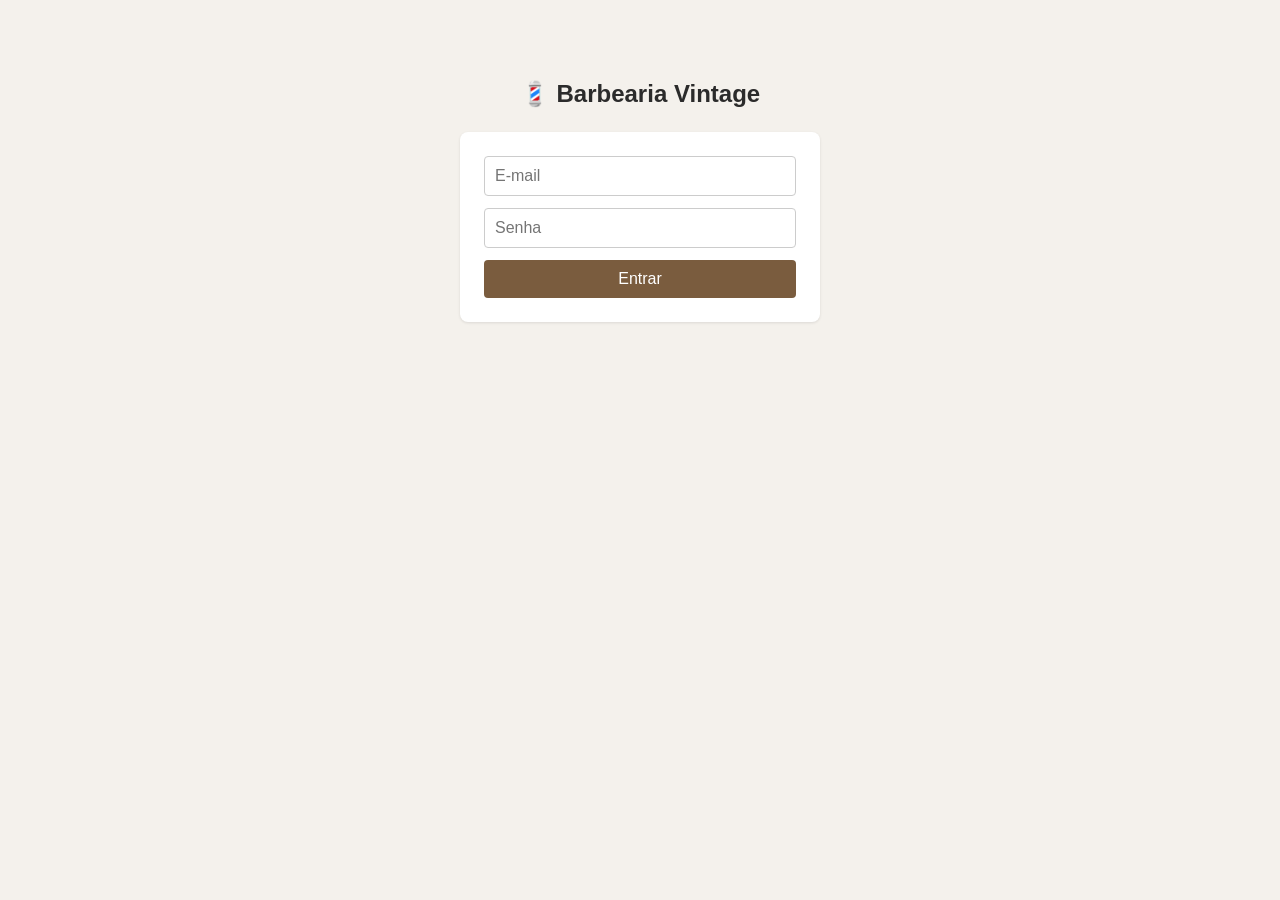
==== index.html @ 16e77d4e "primeiro commit - frontend inicial" ====
<!DOCTYPE html>
<html lang="pt-br">
<head>
  <meta charset="UTF-8" />
  <title>Barbearia Vintage - Login</title>
  <link rel="stylesheet" href="style.css" />
</head>
<body>
  <div class="login-container">
    <h2>💈 Barbearia Vintage</h2>
    <div class="card">
      <input type="email" id="email" placeholder="E-mail" />
      <input type="password" id="senha" placeholder="Senha" />
      <p class="erro" id="erro" style="display: none"></p>
      <button class="btn-primary" onclick="fazerLogin()">Entrar</button>
    </div>
  </div>

  <script src="config.js"></script>
  <script>
    async function fazerLogin() {
      const email = document.getElementById("email").value;
      const senha = document.getElementById("senha").value;
      const erroEl = document.getElementById("erro");
      erroEl.style.display = "none";

      try {
        const resposta = await fetch(`${API_URL}/login`, {
          method: "POST",
          headers: { "Content-Type": "application/json" },
          body: JSON.stringify({ email, senha }),
        });

        const dados = await resposta.json();

        if (!resposta.ok) {
          erroEl.textContent = dados.erro || "Erro ao fazer login";
          erroEl.style.display = "block";
          return;
        }

        salvarToken(dados.token, dados.nome);
        window.location.href = "clientes.html";
      } catch (e) {
        erroEl.textContent = "Não foi possível conectar ao servidor";
        erroEl.style.display = "block";
      }
    }

    // permite apertar Enter para logar
    document.getElementById("senha").addEventListener("keyup", (e) => {
      if (e.key === "Enter") fazerLogin();
    });
  </script>
</body>
</html>
---- style.css ----
* {
  box-sizing: border-box;
}

body {
  font-family: -apple-system, Arial, sans-serif;
  background: #f4f1ec;
  margin: 0;
  color: #2b2b2b;
}

header {
  background: #26211c;
  color: #f4f1ec;
  padding: 16px 24px;
  display: flex;
  justify-content: space-between;
  align-items: center;
}

header h1 {
  font-size: 1.2rem;
  margin: 0;
}

header nav a {
  color: #f4f1ec;
  text-decoration: none;
  margin-left: 16px;
  font-size: 0.9rem;
}

header button {
  background: transparent;
  border: 1px solid #f4f1ec;
  color: #f4f1ec;
  padding: 6px 12px;
  border-radius: 4px;
  cursor: pointer;
  margin-left: 16px;
}

main {
  max-width: 900px;
  margin: 32px auto;
  padding: 0 16px;
}

.card {
  background: white;
  border-radius: 8px;
  padding: 24px;
  box-shadow: 0 1px 3px rgba(0, 0, 0, 0.1);
  margin-bottom: 20px;
}

.login-container {
  max-width: 360px;
  margin: 80px auto;
  text-align: center;
}

.login-container h2 {
  margin-bottom: 24px;
}

input,
select {
  width: 100%;
  padding: 10px;
  margin-bottom: 12px;
  border: 1px solid #ccc;
  border-radius: 4px;
  font-size: 1rem;
}

button.btn-primary {
  width: 100%;
  padding: 10px;
  background: #7a5c3e;
  color: white;
  border: none;
  border-radius: 4px;
  font-size: 1rem;
  cursor: pointer;
}

button.btn-primary:hover {
  background: #634a32;
}

.erro {
  color: #b3261e;
  font-size: 0.9rem;
  margin-top: -6px;
  margin-bottom: 12px;
}

table {
  width: 100%;
  border-collapse: collapse;
}

th,
td {
  text-align: left;
  padding: 10px;
  border-bottom: 1px solid #eee;
}

th {
  color: #777;
  font-size: 0.85rem;
  text-transform: uppercase;
}

.acoes button {
  margin-right: 6px;
  padding: 5px 10px;
  border: none;
  border-radius: 4px;
  cursor: pointer;
  font-size: 0.85rem;
}

.btn-editar {
  background: #e8dfd3;
}

.btn-remover {
  background: #f3d4d1;
}

.status {
  padding: 3px 8px;
  border-radius: 12px;
  font-size: 0.8rem;
  display: inline-block;
}

.status-agendado {
  background: #dbe9f4;
  color: #1a5276;
}

.status-concluido {
  background: #d4f0dc;
  color: #1e6b3a;
}

.status-cancelado {
  background: #f3d4d1;
  color: #922b21;
}

.status-nao_compareceu {
  background: #ece3d4;
  color: #7d6608;
}

.form-row {
  display: flex;
  gap: 12px;
}

.form-row > * {
  flex: 1;
}

.filtros {
  display: flex;
  gap: 12px;
  margin-bottom: 16px;
  align-items: center;
}

.filtros input,
.filtros select {
  margin-bottom: 0;
  width: auto;
}
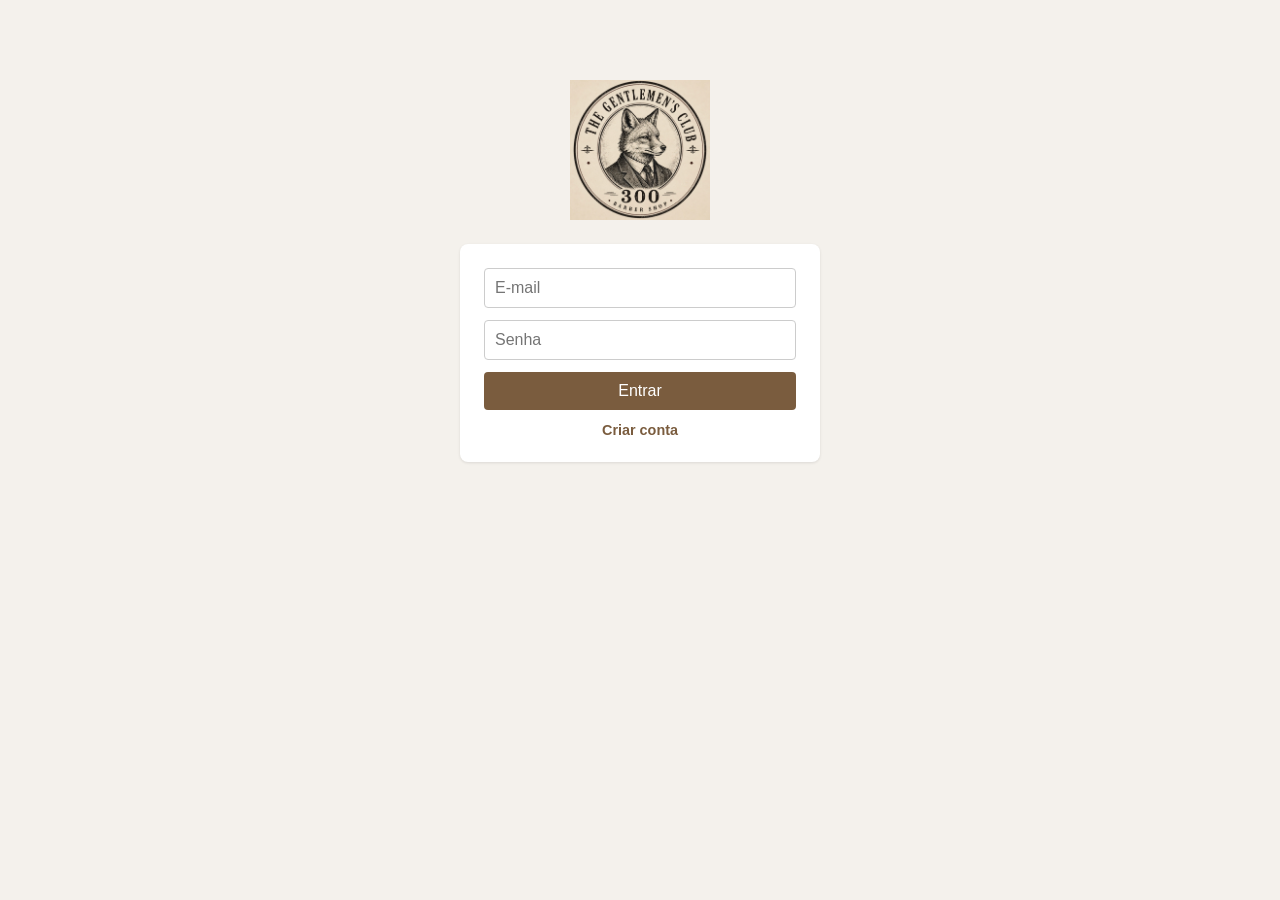
==== commit a520bfe1: "adiciona logo, saudação do funcionário e página de cadastro Co-Authored-By: Claude Sonnet 5 <noreply" ====
--- a/index.html
+++ b/index.html
@@ -2,17 +2,18 @@
 <html lang="pt-br">
 <head>
   <meta charset="UTF-8" />
-  <title>Barbearia Vintage - Login</title>
+  <title>THE GENTLEMEN'S CLUB 300</title>
   <link rel="stylesheet" href="style.css" />
 </head>
 <body>
   <div class="login-container">
-    <h2>💈 Barbearia Vintage</h2>
+    <img src="logo.jpg" alt="The Gentlemen's Club 300 Barber Shop" class="logo logo-login" />
     <div class="card">
       <input type="email" id="email" placeholder="E-mail" />
       <input type="password" id="senha" placeholder="Senha" />
       <p class="erro" id="erro" style="display: none"></p>
       <button class="btn-primary" onclick="fazerLogin()">Entrar</button>
+      <p class="link-secundario"><a href="cadastro.html">Criar conta</a></p>
     </div>
   </div>
 
--- a/style.css
+++ b/style.css
@@ -18,9 +18,24 @@
   align-items: center;
 }
 
-header h1 {
-  font-size: 1.2rem;
-  margin: 0;
+.logo {
+  display: block;
+}
+
+.logo-header {
+  height: 60px;
+  width: auto;
+}
+
+.logo-login {
+  height: 140px;
+  width: auto;
+  margin: 0 auto 24px;
+}
+
+header nav {
+  display: flex;
+  align-items: center;
 }
 
 header nav a {
@@ -28,6 +43,12 @@
   text-decoration: none;
   margin-left: 16px;
   font-size: 0.9rem;
+}
+
+header nav .saudacao {
+  margin-left: 16px;
+  font-size: 0.9rem;
+  color: #d9c9a8;
 }
 
 header button {
@@ -96,6 +117,60 @@
   margin-bottom: 12px;
 }
 
+.link-secundario {
+  margin: 12px 0 0;
+  font-size: 0.9rem;
+}
+
+.link-secundario a {
+  color: #7a5c3e;
+  text-decoration: none;
+  font-weight: bold;
+}
+
+.link-secundario a:hover {
+  text-decoration: underline;
+}
+
+.campo-com-ajuda {
+  display: flex;
+  gap: 8px;
+  align-items: center;
+}
+
+.campo-com-ajuda input {
+  margin-bottom: 0;
+}
+
+.btn-ajuda {
+  flex-shrink: 0;
+  width: 32px;
+  height: 32px;
+  border-radius: 50%;
+  border: 1px solid #7a5c3e;
+  background: transparent;
+  color: #7a5c3e;
+  font-weight: bold;
+  cursor: pointer;
+  font-size: 0.9rem;
+  margin-bottom: 12px;
+}
+
+.btn-ajuda:hover {
+  background: #7a5c3e;
+  color: white;
+}
+
+.ajuda-texto {
+  background: #f4f1ec;
+  border-left: 3px solid #7a5c3e;
+  padding: 10px 12px;
+  font-size: 0.85rem;
+  color: #555;
+  margin: -6px 0 12px;
+  border-radius: 4px;
+}
+
 table {
   width: 100%;
   border-collapse: collapse;
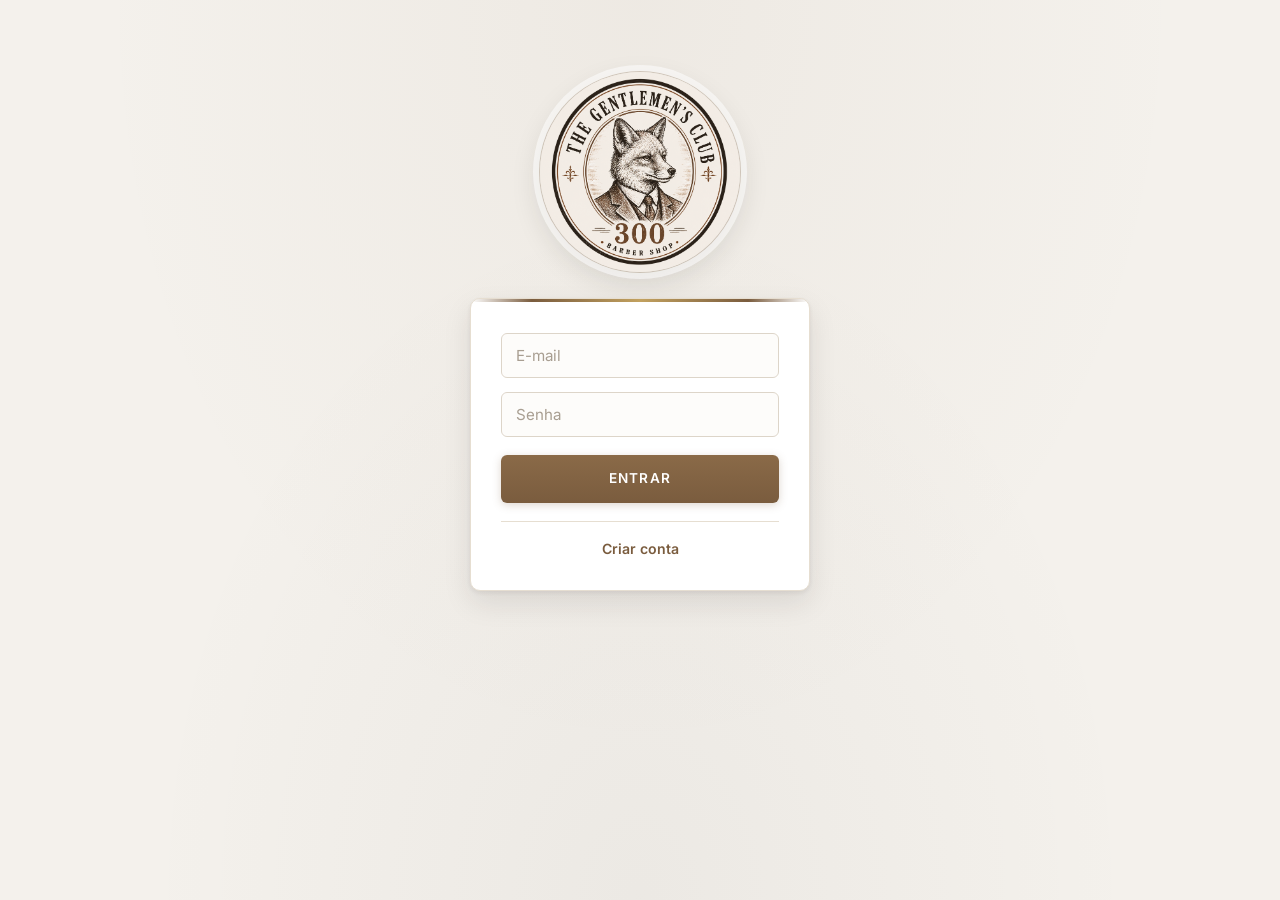
==== commit 302f1549: "Adiciona viewport responsivo e novo logo, ajusta estilos Co-Authored-By: Claude Sonnet 5 <noreply@an" ====
--- a/index.html
+++ b/index.html
@@ -2,6 +2,7 @@
 <html lang="pt-br">
 <head>
   <meta charset="UTF-8" />
+  <meta name="viewport" content="width=device-width, initial-scale=1" />
   <title>THE GENTLEMEN'S CLUB 300</title>
   <link rel="stylesheet" href="style.css" />
 </head>
--- a/style.css
+++ b/style.css
@@ -1,141 +1,403 @@
+@import url("https://fonts.googleapis.com/css2?family=Playfair+Display:wght@500;600;700&family=Inter:wght@400;500;600&display=swap");
+
+/* ==================== TOKENS ==================== */
+
+:root {
+  --tinta: #26211c;
+  --couro: #7a5c3e;
+  --couro-escuro: #5f472f;
+  --creme: #f4f1ec;
+  --papel: #ffffff;
+  --dourado: #c2a15f;
+  --dourado-claro: #d9c9a8;
+
+  --texto: #2b2b2b;
+  --texto-suave: #6f6559;
+  --linha: #e6ded1;
+
+  --fonte-titulo: "Playfair Display", Georgia, "Times New Roman", serif;
+  --fonte-texto: "Inter", -apple-system, BlinkMacSystemFont, "Segoe UI", Arial,
+    sans-serif;
+
+  --sombra-sutil: 0 1px 2px rgba(38, 33, 28, 0.05),
+    0 4px 16px rgba(38, 33, 28, 0.06);
+  --sombra-media: 0 2px 4px rgba(38, 33, 28, 0.07),
+    0 12px 28px rgba(38, 33, 28, 0.1);
+
+  --raio: 10px;
+  --transicao: 180ms cubic-bezier(0.4, 0, 0.2, 1);
+}
+
+/* ==================== BASE ==================== */
+
 * {
   box-sizing: border-box;
 }
 
 body {
-  font-family: -apple-system, Arial, sans-serif;
-  background: #f4f1ec;
+  font-family: var(--fonte-texto);
+  font-size: 15px;
+  line-height: 1.6;
+  background-color: var(--creme);
+  background-image: radial-gradient(
+      ellipse at top,
+      rgba(122, 92, 62, 0.05),
+      transparent 60%
+    ),
+    radial-gradient(ellipse at bottom, rgba(38, 33, 28, 0.04), transparent 55%);
+  background-attachment: fixed;
   margin: 0;
-  color: #2b2b2b;
-}
+  color: var(--texto);
+  -webkit-font-smoothing: antialiased;
+}
+
+::selection {
+  background: var(--dourado-claro);
+  color: var(--tinta);
+}
+
+button {
+  font: inherit;
+}
+
+a:focus-visible,
+button:focus-visible,
+input:focus-visible,
+select:focus-visible {
+  outline: 2px solid var(--dourado);
+  outline-offset: 2px;
+}
+
+/* ==================== HEADER ==================== */
 
 header {
-  background: #26211c;
-  color: #f4f1ec;
-  padding: 16px 24px;
+  background: linear-gradient(180deg, #2e2822, var(--tinta));
+  color: var(--creme);
+  padding: 4px 28px;
   display: flex;
   justify-content: space-between;
   align-items: center;
+  gap: 20px;
+  border-bottom: 1px solid rgba(194, 161, 95, 0.35);
+  box-shadow: 0 2px 16px rgba(38, 33, 28, 0.18);
+  position: sticky;
+  top: 0;
+  z-index: 10;
 }
 
 .logo {
   display: block;
 }
 
+/* o logo é um brasão circular: recortamos em círculo e emolduramos em dourado */
 .logo-header {
-  height: 60px;
+  height: 80px;
+  width: 80px;
+  border-radius: 50%;
+  object-fit: cover;
+  box-shadow: 0 0 0 1px rgba(194, 161, 95, 0.55),
+    0 2px 10px rgba(0, 0, 0, 0.35);
+  transition: transform var(--transicao);
+}
+
+.logo-header:hover {
+  transform: scale(1.04);
+}
+
+.logo-login {
+  height: 200px;
+  width: 200px;
+  border-radius: 50%;
+  object-fit: cover;
+  margin: 0 auto 26px;
+  box-shadow: 0 0 0 1px rgba(122, 92, 62, 0.3),
+    0 0 0 7px rgba(255, 255, 255, 0.55), 0 10px 30px rgba(38, 33, 28, 0.14);
+}
+
+.logo-escrita {
+  height: 94px;
   width: auto;
-}
-
-.logo-login {
-  height: 140px;
-  width: auto;
-  margin: 0 auto 24px;
+  object-fit: contain;
 }
 
 header nav {
   display: flex;
   align-items: center;
+  gap: 4px;
 }
 
 header nav a {
-  color: #f4f1ec;
+  position: relative;
+  color: rgba(244, 241, 236, 0.72);
   text-decoration: none;
-  margin-left: 16px;
-  font-size: 0.9rem;
+  padding: 8px 12px;
+  font-size: 0.78rem;
+  font-weight: 500;
+  letter-spacing: 0.09em;
+  text-transform: uppercase;
+  transition: color var(--transicao);
+}
+
+header nav a::after {
+  content: "";
+  position: absolute;
+  left: 12px;
+  right: 12px;
+  bottom: 2px;
+  height: 1px;
+  background: var(--dourado);
+  transform: scaleX(0);
+  transform-origin: left;
+  transition: transform var(--transicao);
+}
+
+header nav a:hover,
+header nav a.ativo {
+  color: var(--creme);
+}
+
+header nav a:hover::after,
+header nav a.ativo::after {
+  transform: scaleX(1);
 }
 
 header nav .saudacao {
-  margin-left: 16px;
-  font-size: 0.9rem;
-  color: #d9c9a8;
+  margin-left: 12px;
+  padding-left: 16px;
+  border-left: 1px solid rgba(244, 241, 236, 0.18);
+  font-size: 0.85rem;
+  color: var(--dourado-claro);
+  white-space: nowrap;
+}
+
+header nav .saudacao:empty {
+  display: none;
 }
 
 header button {
   background: transparent;
-  border: 1px solid #f4f1ec;
-  color: #f4f1ec;
-  padding: 6px 12px;
-  border-radius: 4px;
+  border: 1px solid rgba(244, 241, 236, 0.4);
+  color: var(--creme);
+  padding: 7px 16px;
+  border-radius: 6px;
+  font-size: 0.78rem;
+  font-weight: 500;
+  letter-spacing: 0.06em;
+  text-transform: uppercase;
   cursor: pointer;
   margin-left: 16px;
-}
+  transition: background var(--transicao), color var(--transicao),
+    border-color var(--transicao);
+}
+
+header button:hover {
+  background: var(--creme);
+  border-color: var(--creme);
+  color: var(--tinta);
+}
+
+/* ==================== LAYOUT ==================== */
 
 main {
-  max-width: 900px;
-  margin: 32px auto;
-  padding: 0 16px;
+  max-width: 920px;
+  margin: 40px auto 64px;
+  padding: 0 20px;
 }
 
 .card {
-  background: white;
-  border-radius: 8px;
-  padding: 24px;
-  box-shadow: 0 1px 3px rgba(0, 0, 0, 0.1);
-  margin-bottom: 20px;
-}
+  background: var(--papel);
+  border: 1px solid var(--linha);
+  border-radius: var(--raio);
+  padding: 30px;
+  box-shadow: var(--sombra-sutil);
+  margin-bottom: 24px;
+  animation: surgir 380ms cubic-bezier(0.4, 0, 0.2, 1) both;
+}
+
+@keyframes surgir {
+  from {
+    opacity: 0;
+    transform: translateY(8px);
+  }
+  to {
+    opacity: 1;
+    transform: none;
+  }
+}
+
+.card h2 {
+  font-family: var(--fonte-titulo);
+  font-size: 1.3rem;
+  font-weight: 600;
+  color: var(--tinta);
+  margin: 0;
+}
+
+.card h2::after {
+  content: "";
+  display: block;
+  width: 44px;
+  height: 2px;
+  margin: 10px 0 22px;
+  background: linear-gradient(90deg, var(--couro), var(--dourado));
+  border-radius: 2px;
+}
+
+.login-container .card {
+  text-align: center;
+}
+
+.login-container .card h2::after {
+  margin-left: auto;
+  margin-right: auto;
+}
+
+/* ==================== LOGIN / CADASTRO ==================== */
 
 .login-container {
-  max-width: 360px;
-  margin: 80px auto;
+  max-width: 380px;
+  margin: 72px auto;
+  padding: 0 20px;
   text-align: center;
 }
 
-.login-container h2 {
-  margin-bottom: 24px;
-}
+.login-container .card {
+  position: relative;
+  overflow: hidden;
+  padding-top: 34px;
+  box-shadow: var(--sombra-media);
+}
+
+.login-container .card::before {
+  content: "";
+  position: absolute;
+  top: 0;
+  left: 0;
+  right: 0;
+  height: 3px;
+  background: linear-gradient(
+    90deg,
+    transparent,
+    var(--couro) 18%,
+    var(--dourado) 50%,
+    var(--couro) 82%,
+    transparent
+  );
+}
+
+/* ==================== FORMULÁRIOS ==================== */
 
 input,
 select {
   width: 100%;
-  padding: 10px;
-  margin-bottom: 12px;
-  border: 1px solid #ccc;
-  border-radius: 4px;
-  font-size: 1rem;
-}
+  padding: 12px 14px;
+  margin-bottom: 14px;
+  border: 1px solid #ddd5c9;
+  border-radius: 6px;
+  font-family: inherit;
+  font-size: 0.95rem;
+  color: var(--texto);
+  background: #fdfcfa;
+  transition: border-color var(--transicao), box-shadow var(--transicao),
+    background var(--transicao);
+}
+
+input::placeholder {
+  color: #a89e91;
+}
+
+input:hover,
+select:hover {
+  border-color: #c9bda9;
+}
+
+input:focus,
+select:focus {
+  outline: none;
+  background: var(--papel);
+  border-color: var(--couro);
+  box-shadow: 0 0 0 3px rgba(122, 92, 62, 0.14);
+}
+
+select {
+  appearance: none;
+  -webkit-appearance: none;
+  padding-right: 36px;
+  cursor: pointer;
+  background-image: url("data:image/svg+xml,%3Csvg xmlns='http://www.w3.org/2000/svg' width='12' height='8' viewBox='0 0 12 8'%3E%3Cpath d='M1 1.5 6 6.5 11 1.5' fill='none' stroke='%237a5c3e' stroke-width='1.6' stroke-linecap='round' stroke-linejoin='round'/%3E%3C/svg%3E");
+  background-repeat: no-repeat;
+  background-position: right 13px center;
+}
+
+.form-row {
+  display: flex;
+  gap: 14px;
+}
+
+.form-row > * {
+  flex: 1;
+  min-width: 0;
+}
+
+/* ==================== BOTÕES ==================== */
 
 button.btn-primary {
   width: 100%;
-  padding: 10px;
-  background: #7a5c3e;
-  color: white;
+  padding: 13px;
+  margin-top: 4px;
+  background: linear-gradient(180deg, #8a6a48, var(--couro));
+  color: #fff;
   border: none;
-  border-radius: 4px;
-  font-size: 1rem;
+  border-radius: 6px;
+  font-size: 0.85rem;
+  font-weight: 600;
+  letter-spacing: 0.08em;
+  text-transform: uppercase;
   cursor: pointer;
+  box-shadow: 0 2px 8px rgba(122, 92, 62, 0.25);
+  transition: background var(--transicao), box-shadow var(--transicao),
+    transform var(--transicao);
 }
 
 button.btn-primary:hover {
-  background: #634a32;
-}
-
-.erro {
-  color: #b3261e;
-  font-size: 0.9rem;
-  margin-top: -6px;
-  margin-bottom: 12px;
+  background: linear-gradient(180deg, var(--couro), var(--couro-escuro));
+  box-shadow: 0 6px 18px rgba(122, 92, 62, 0.32);
+  transform: translateY(-1px);
+}
+
+button.btn-primary:active {
+  transform: translateY(0);
+  box-shadow: 0 1px 4px rgba(122, 92, 62, 0.25);
 }
 
 .link-secundario {
-  margin: 12px 0 0;
-  font-size: 0.9rem;
+  margin: 18px 0 0;
+  padding-top: 16px;
+  border-top: 1px solid var(--linha);
+  font-size: 0.88rem;
+  color: var(--texto-suave);
 }
 
 .link-secundario a {
-  color: #7a5c3e;
+  color: var(--couro);
   text-decoration: none;
-  font-weight: bold;
+  font-weight: 600;
+  border-bottom: 1px solid transparent;
+  transition: border-color var(--transicao), color var(--transicao);
 }
 
 .link-secundario a:hover {
-  text-decoration: underline;
-}
+  color: var(--couro-escuro);
+  border-bottom-color: var(--couro);
+}
+
+/* ==================== CAMPO COM AJUDA ==================== */
 
 .campo-com-ajuda {
   display: flex;
-  gap: 8px;
+  gap: 10px;
   align-items: center;
+  margin-bottom: 14px;
 }
 
 .campo-com-ajuda input {
@@ -144,32 +406,67 @@
 
 .btn-ajuda {
   flex-shrink: 0;
-  width: 32px;
-  height: 32px;
+  width: 34px;
+  height: 34px;
+  margin-bottom: 0;
   border-radius: 50%;
-  border: 1px solid #7a5c3e;
+  border: 1px solid var(--couro);
   background: transparent;
-  color: #7a5c3e;
-  font-weight: bold;
+  color: var(--couro);
+  font-weight: 600;
+  font-size: 0.9rem;
+  line-height: 1;
   cursor: pointer;
-  font-size: 0.9rem;
-  margin-bottom: 12px;
+  transition: background var(--transicao), color var(--transicao),
+    transform var(--transicao);
 }
 
 .btn-ajuda:hover {
-  background: #7a5c3e;
-  color: white;
+  background: var(--couro);
+  color: #fff;
+  transform: scale(1.06);
 }
 
 .ajuda-texto {
-  background: #f4f1ec;
-  border-left: 3px solid #7a5c3e;
-  padding: 10px 12px;
+  text-align: left;
+  background: var(--creme);
+  border: 1px solid var(--linha);
+  border-left: 3px solid var(--couro);
+  padding: 12px 14px;
   font-size: 0.85rem;
-  color: #555;
-  margin: -6px 0 12px;
-  border-radius: 4px;
-}
+  line-height: 1.55;
+  color: var(--texto-suave);
+  margin: 0 0 14px;
+  border-radius: 6px;
+  animation: aparecer 220ms ease both;
+}
+
+@keyframes aparecer {
+  from {
+    opacity: 0;
+    transform: translateY(-4px);
+  }
+  to {
+    opacity: 1;
+    transform: none;
+  }
+}
+
+/* ==================== ERRO ==================== */
+
+.erro {
+  text-align: left;
+  color: #8f2c22;
+  background: #fbeeec;
+  border: 1px solid #f0d3ce;
+  border-radius: 6px;
+  padding: 10px 13px;
+  font-size: 0.87rem;
+  margin: 0 0 14px;
+  animation: aparecer 220ms ease both;
+}
+
+/* ==================== TABELAS ==================== */
 
 table {
   width: 100%;
@@ -179,78 +476,275 @@
 th,
 td {
   text-align: left;
-  padding: 10px;
-  border-bottom: 1px solid #eee;
+  padding: 13px 12px;
+  border-bottom: 1px solid #f0ece4;
 }
 
 th {
-  color: #777;
-  font-size: 0.85rem;
+  color: var(--texto-suave);
+  font-size: 0.72rem;
+  font-weight: 600;
+  letter-spacing: 0.1em;
   text-transform: uppercase;
+  border-bottom: 1px solid var(--linha);
+  padding-bottom: 10px;
+}
+
+td {
+  font-size: 0.92rem;
+}
+
+tbody tr {
+  transition: background var(--transicao);
+}
+
+tbody tr:hover {
+  background: #faf8f4;
+}
+
+tbody tr:last-child td {
+  border-bottom: none;
+}
+
+/* ==================== AÇÕES DA TABELA ==================== */
+
+.acoes {
+  display: flex;
+  align-items: center;
+  gap: 8px;
+  white-space: nowrap;
 }
 
 .acoes button {
-  margin-right: 6px;
-  padding: 5px 10px;
-  border: none;
-  border-radius: 4px;
+  margin-right: 0;
+  padding: 6px 13px;
+  border: 1px solid transparent;
+  border-radius: 6px;
   cursor: pointer;
-  font-size: 0.85rem;
+  font-size: 0.8rem;
+  font-weight: 500;
+  transition: background var(--transicao), border-color var(--transicao),
+    color var(--transicao);
+}
+
+.acoes select {
+  width: auto;
+  margin-bottom: 0;
+  padding: 6px 30px 6px 11px;
+  font-size: 0.8rem;
+  background-position: right 10px center;
 }
 
 .btn-editar {
-  background: #e8dfd3;
+  background: #efe7db;
+  color: var(--couro-escuro);
+  border-color: #e3d7c5;
+}
+
+.btn-editar:hover {
+  background: var(--couro);
+  border-color: var(--couro);
+  color: #fff;
 }
 
 .btn-remover {
-  background: #f3d4d1;
-}
+  background: #f8e9e6;
+  color: #8f2c22;
+  border-color: #f0d3ce;
+}
+
+.btn-remover:hover {
+  background: #8f2c22;
+  border-color: #8f2c22;
+  color: #fff;
+}
+
+/* ==================== STATUS ==================== */
 
 .status {
-  padding: 3px 8px;
-  border-radius: 12px;
-  font-size: 0.8rem;
+  padding: 4px 11px;
+  border-radius: 999px;
+  font-size: 0.72rem;
+  font-weight: 600;
+  letter-spacing: 0.04em;
+  text-transform: uppercase;
   display: inline-block;
+  border: 1px solid transparent;
 }
 
 .status-agendado {
-  background: #dbe9f4;
-  color: #1a5276;
+  background: #e7eef6;
+  color: #2a5b86;
+  border-color: #cfdeee;
 }
 
 .status-concluido {
-  background: #d4f0dc;
-  color: #1e6b3a;
+  background: #e2f0e6;
+  color: #2c6b45;
+  border-color: #c8e3d1;
 }
 
 .status-cancelado {
-  background: #f3d4d1;
-  color: #922b21;
+  background: #f8e9e6;
+  color: #8f2c22;
+  border-color: #f0d3ce;
 }
 
 .status-nao_compareceu {
-  background: #ece3d4;
+  background: #f3ead7;
   color: #7d6608;
-}
-
-.form-row {
-  display: flex;
-  gap: 12px;
-}
-
-.form-row > * {
-  flex: 1;
-}
+  border-color: #e6d8ba;
+}
+
+/* ==================== FILTROS ==================== */
 
 .filtros {
   display: flex;
   gap: 12px;
-  margin-bottom: 16px;
+  margin-bottom: 20px;
   align-items: center;
+  flex-wrap: wrap;
+}
+
+.filtros label {
+  font-size: 0.72rem;
+  font-weight: 600;
+  letter-spacing: 0.1em;
+  text-transform: uppercase;
+  color: var(--texto-suave);
 }
 
 .filtros input,
 .filtros select {
   margin-bottom: 0;
   width: auto;
-}
+  padding: 9px 12px;
+  font-size: 0.9rem;
+}
+
+.filtros button {
+  padding: 9px 16px;
+  border: 1px solid #ddd5c9;
+  border-radius: 6px;
+  background: transparent;
+  color: var(--couro);
+  font-size: 0.8rem;
+  font-weight: 500;
+  cursor: pointer;
+  transition: background var(--transicao), border-color var(--transicao),
+    color var(--transicao);
+}
+
+.filtros button:hover {
+  background: var(--couro);
+  border-color: var(--couro);
+  color: #fff;
+}
+
+/* ==================== RESPONSIVO ==================== */
+
+@media (max-width: 720px) {
+  header {
+    flex-direction: column;
+    justify-content: center;
+    padding: 10px 16px 12px;
+    gap: 8px;
+  }
+
+  header nav {
+    justify-content: center;
+    flex-wrap: wrap;
+    row-gap: 4px;
+  }
+
+  header nav a {
+    padding: 8px 10px;
+    font-size: 0.72rem;
+  }
+
+  header nav .saudacao {
+    margin-left: 8px;
+    padding-left: 10px;
+    font-size: 0.78rem;
+  }
+
+  header button {
+    margin-left: 10px;
+    padding: 6px 12px;
+  }
+
+  .logo-header {
+    height: 56px;
+    width: 56px;
+  }
+
+  .logo-escrita {
+    height: 54px;
+  }
+
+  .login-container {
+    margin: 36px auto;
+  }
+
+  .logo-login {
+    height: 130px;
+    width: 130px;
+    margin-bottom: 18px;
+  }
+
+  main {
+    margin: 24px auto 40px;
+  }
+
+  .card {
+    padding: 22px 18px;
+  }
+
+  .form-row {
+    flex-direction: column;
+    gap: 0;
+  }
+
+  table {
+    display: block;
+    overflow-x: auto;
+    white-space: nowrap;
+  }
+}
+
+@media (max-width: 380px) {
+  header nav a {
+    padding: 7px 8px;
+    font-size: 0.68rem;
+  }
+
+  header nav .saudacao {
+    width: 100%;
+    margin-left: 0;
+    padding-left: 0;
+    border-left: none;
+    text-align: center;
+    order: 3;
+  }
+
+  header button {
+    margin-left: 8px;
+  }
+
+  .logo-login {
+    height: 110px;
+    width: 110px;
+  }
+}
+
+/* ==================== ACESSIBILIDADE ==================== */
+
+@media (prefers-reduced-motion: reduce) {
+  *,
+  *::before,
+  *::after {
+    animation-duration: 0.01ms !important;
+    animation-iteration-count: 1 !important;
+    transition-duration: 0.01ms !important;
+  }
+}
